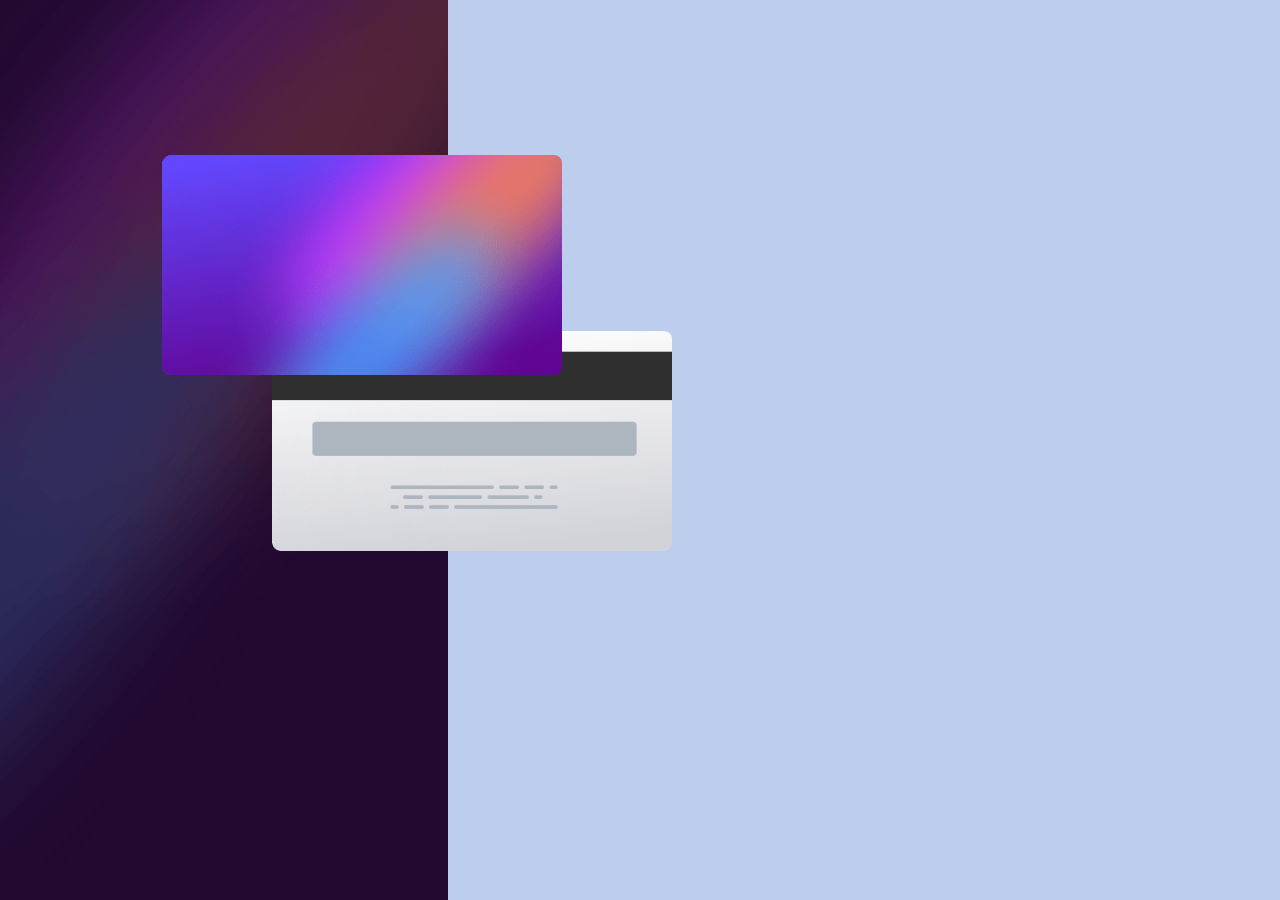
==== JavaScript3/index.html @ 88ac14e2 "new practicing/challenge" ====
<!DOCTYPE html>
<html lang="en">
<head>
    <meta charset="UTF-8">
    <meta http-equiv="X-UA-Compatible" content="IE=edge">
    <meta name="viewport" content="width=device-width, initial-scale=1.0">
    <link rel="stylesheet" href="index.css">
    <script defer src="index.js"></script>
    <title>Document</title>
</head>
<body>
    <main>
        <section class="section-gradient">

        </section>
        <section class="section-form">
            
        </section>

        <div class="card back">
            
        </div>
        <div class="card front">

        </div>

    </main>
</body>
</html>
---- JavaScript3/index.css ----
* {
    width: 100%;
    height: 100%;
    margin: 0px;
    padding: 0px;
}

main {
    width: 100%;
    height: 100%;
    display: flex;
}

.card {
    position: absolute;
    width: 400px;
    height: 220px;
    background: no-repeat;
    background-size: cover;
    border-radius: 8px;
}

.front {
    background-image: url(images/bg-card-front.png);
    top : 9.7rem;
    left : 10.1rem;
}

.back {
    background-image: url(images/bg-card-back.png);
    top : 20.7rem;
    left : 17rem;
}

.section-gradient {
    max-width: 35%;
    height: 100%;
    background: no-repeat;
    background-size: cover;
    background-image: url(images/bg-main-desktop.png);
}

.section-form {
    max-width: 65%;
    height: 100%;
    background-color: #bccdee;
}
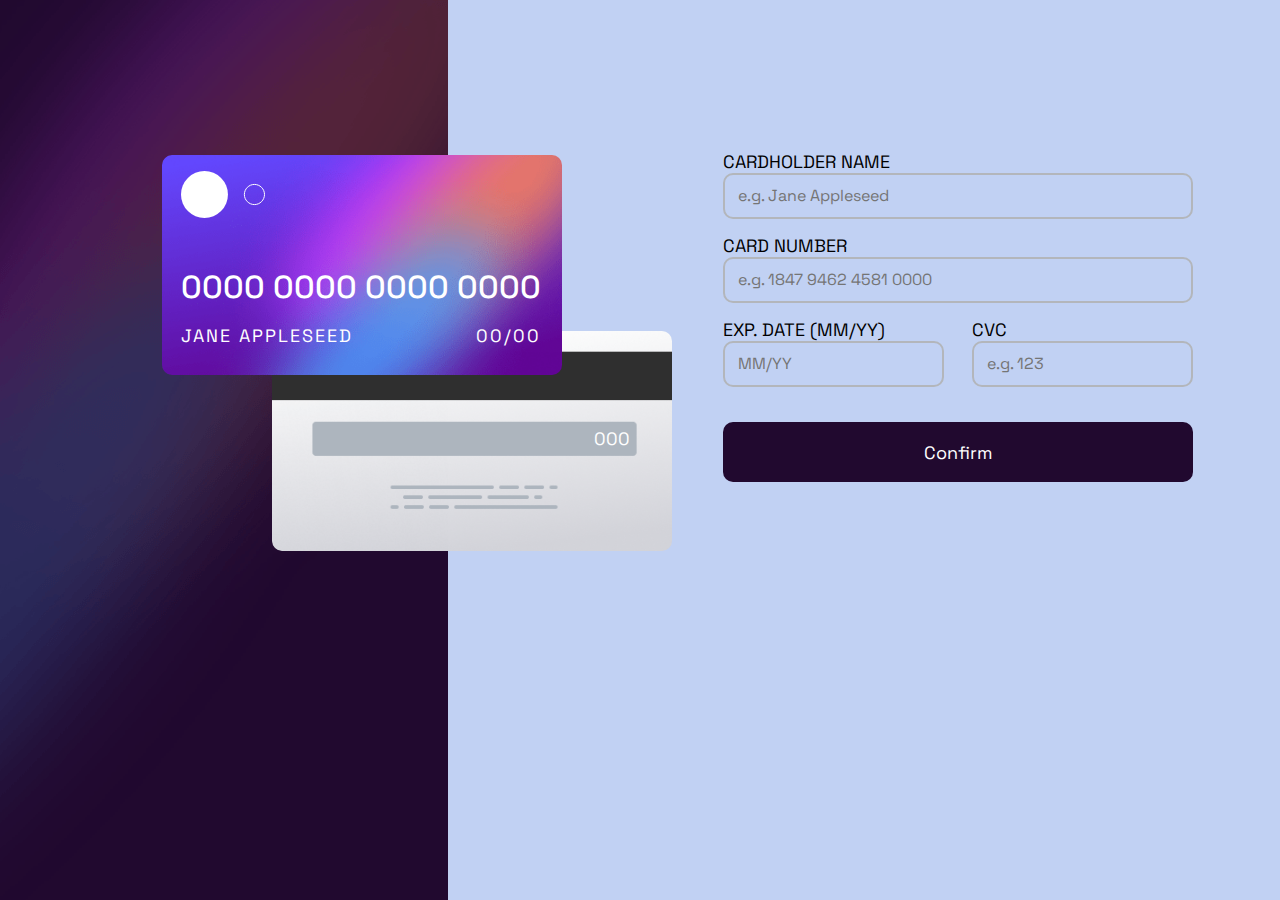
==== commit f6769faa: "updating styles" ====
--- a/JavaScript3/index.html
+++ b/JavaScript3/index.html
@@ -4,26 +4,63 @@
     <meta charset="UTF-8">
     <meta http-equiv="X-UA-Compatible" content="IE=edge">
     <meta name="viewport" content="width=device-width, initial-scale=1.0">
+
+    <!-- CSS -->
     <link rel="stylesheet" href="index.css">
     <script defer src="index.js"></script>
+
+    <!-- Font -->
+    <link href="https://fonts.googleapis.com/css2?family=Space+Grotesk:wght@500&display=swap" rel="stylesheet">
+    
     <title>Document</title>
 </head>
 <body>
     <main>
-        <section class="section-gradient">
-
-        </section>
-        <section class="section-form">
-            
-        </section>
-
+        
         <div class="card back">
-            
+            <div class="card-cvc">000</div>
         </div>
         <div class="card front">
+            <div class="card-logo"></div>
+            <div class="card-number">0000 0000 0000 0000</div>
+            <div class="name-and-date">
+                <div class="card-name">JANE APPLESEED</div>
+                <div class="card-date">00/00</div>
+            </div>
+        </div>
+        
+        <section class="section-gradient"></section>
+    
+        <section class="section-form">
 
-        </div>
+            <div class="div-form">
+                <label>CARDHOLDER NAME</label>
+                <br>
+                    <input tabindex="0" placeholder="e.g. Jane Appleseed">
+                <label>CARD NUMBER</label>
+                <br>
+                    <input tabindex="0" placeholder="e.g. 1847 9462 4581 0000">
 
+                <div class="flex-input">
+                    <div class="input-f">
+                        <label>EXP. DATE (MM/YY)</label>
+                        <br>
+                        <input tabindex="0" placeholder="MM/YY">
+                    </div>
+
+                    <div class="input-f">
+                        <label>CVC</label>
+                        <br>
+                        <input tabindex="0" placeholder="e.g. 123">
+                    </div>
+                </div>
+                
+                <div>
+                    <button>Confirm</button>
+                </div>
+
+            </div>
+        </section>
     </main>
 </body>
 </html>--- a/JavaScript3/index.css
+++ b/JavaScript3/index.css
@@ -1,6 +1,10 @@
+* {
+    box-sizing: border-box;
+    width: 100%;
+    font-family: 'Space Grotesk', sans-serif;
+}
 
-* {
-    width: 100%;
+html, body{
     height: 100%;
     margin: 0px;
     padding: 0px;
@@ -16,9 +20,9 @@
     position: absolute;
     width: 400px;
     height: 220px;
+    border-radius: 10px;
     background: no-repeat;
     background-size: cover;
-    border-radius: 8px;
 }
 
 .front {
@@ -27,15 +31,64 @@
     left : 10.1rem;
 }
 
+.card-logo{
+    background: no-repeat;
+    background-image: url(images/card-logo.svg);
+    margin-top: 16px;
+    margin-left: 19px;
+    min-width: 6rem;
+    max-width: 6rem;
+    min-height: 3rem;
+    max-height: 3rem;
+}
+
+.card-number {
+    margin-top: 3rem;
+    margin-left: 19px;
+    width: 90%;
+    height: 2.5rem;
+    font-size: 32px;
+    font-weight: 500;
+    color: white;
+}
+
+.name-and-date {
+    margin-top: 0.8rem;
+    margin-left: 19px;
+    display: flex;
+    justify-content: space-between;
+    align-items: center;
+    width: 90%;
+    height: 2rem;
+    font-size: 18px;
+    letter-spacing: 2px;
+    color: white;
+}
+
+.card-date {
+    text-align: end;
+}
+
+
 .back {
     background-image: url(images/bg-card-back.png);
     top : 20.7rem;
     left : 17rem;
+} 
+
+.card-cvc {
+    margin-top: 6rem;
+    margin-left: 20rem;
+    width: 10%;
+    height: 1.5rem;
+    text-align: center;
+    font-size: 18px;
+    color: white;
 }
 
 .section-gradient {
     max-width: 35%;
-    height: 100%;
+    min-height: 100vh;
     background: no-repeat;
     background-size: cover;
     background-image: url(images/bg-main-desktop.png);
@@ -43,6 +96,54 @@
 
 .section-form {
     max-width: 65%;
-    height: 100%;
-    background-color: #bccdee;
+    min-height: 100vh;
+    background-color: #c1d1f3;
+}
+
+.div-form {
+    width: 56.5%;
+    min-height: 56%;
+    max-height: 56%;
+    margin-top: 9.4rem;
+    margin-left: 17.2rem;
+    display: inline-block;
+}
+
+label {
+    font-size: 18px;
+}
+
+input {
+    min-height: 46px;
+    max-height: 46px;
+    margin-bottom: 15px;
+    padding-left: 13px;
+    border-radius: 10px;
+    border-style: none;
+    background: none;
+    border: rgb(179, 182, 187) 2px solid;
+}
+
+input::placeholder {
+    font-size: 16px;
+}
+
+.flex-input {
+    display: flex;
+    justify-content: space-between;
+}
+
+.input-f {
+    max-width: 47%;
+}
+
+button {
+    min-height: 60px;
+    max-height: 60px;
+    background-color: rgb(33, 9, 47);
+    color: white;
+    border-radius: 10px;
+    margin-top: 20px;
+    font-size: 18px;
+    border-style: none;
 }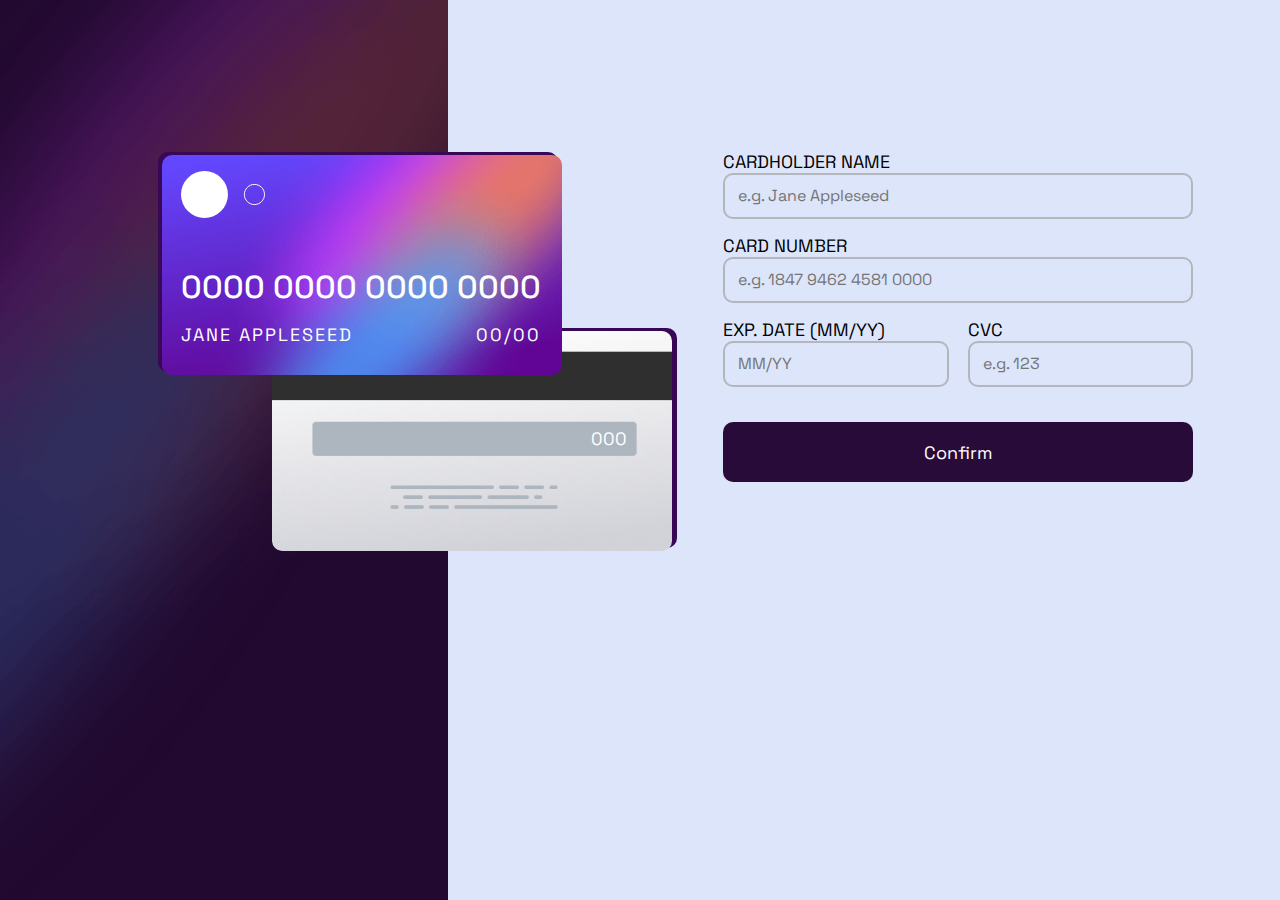
==== commit 4036ff7f: "update" ====
--- a/JavaScript3/index.html
+++ b/JavaScript3/index.html
@@ -17,8 +17,12 @@
 <body>
     <main>
         
+        <div class="card back-side">
+        </div>
         <div class="card back">
             <div class="card-cvc">000</div>
+        </div>
+        <div class="card front-side">
         </div>
         <div class="card front">
             <div class="card-logo"></div>
@@ -36,27 +40,27 @@
             <div class="div-form">
                 <label>CARDHOLDER NAME</label>
                 <br>
-                    <input tabindex="0" placeholder="e.g. Jane Appleseed">
+                    <input class="input-box cardNumber" tabindex="0" placeholder="e.g. Jane Appleseed">
                 <label>CARD NUMBER</label>
                 <br>
-                    <input tabindex="0" placeholder="e.g. 1847 9462 4581 0000">
+                    <input class="input-box cardName" tabindex="0" placeholder="e.g. 1847 9462 4581 0000">
 
                 <div class="flex-input">
                     <div class="input-f">
                         <label>EXP. DATE (MM/YY)</label>
                         <br>
-                        <input tabindex="0" placeholder="MM/YY">
+                        <input class="input-box cardDate" tabindex="0" placeholder="MM/YY">
                     </div>
 
                     <div class="input-f">
                         <label>CVC</label>
                         <br>
-                        <input tabindex="0" placeholder="e.g. 123">
+                        <input class="input-box cardCVC" tabindex="0" placeholder="e.g. 123">
                     </div>
                 </div>
                 
                 <div>
-                    <button>Confirm</button>
+                    <button type="submit">Confirm</button>
                 </div>
 
             </div>
--- a/JavaScript3/index.css
+++ b/JavaScript3/index.css
@@ -30,6 +30,11 @@
     top : 9.7rem;
     left : 10.1rem;
 }
+.front-side {
+    background-color: rgb(56, 7, 85);
+    top : 9.5rem;
+    left : 9.9rem;
+}
 
 .card-logo{
     background: no-repeat;
@@ -53,8 +58,8 @@
 }
 
 .name-and-date {
-    margin-top: 0.8rem;
-    margin-left: 19px;
+    margin-top: 0.7rem;
+    margin-left: 19.2px;
     display: flex;
     justify-content: space-between;
     align-items: center;
@@ -76,9 +81,15 @@
     left : 17rem;
 } 
 
+.back-side {
+    background-color: rgb(56, 7, 85);
+    top : 20.5rem;
+    left : 17.3rem;
+} 
+
 .card-cvc {
     margin-top: 6rem;
-    margin-left: 20rem;
+    margin-left: 19.8rem;
     width: 10%;
     height: 1.5rem;
     text-align: center;
@@ -97,7 +108,7 @@
 .section-form {
     max-width: 65%;
     min-height: 100vh;
-    background-color: #c1d1f3;
+    background-color: #dce5fa;
 }
 
 .div-form {
@@ -134,16 +145,21 @@
 }
 
 .input-f {
-    max-width: 47%;
+    max-width: 48%;
 }
 
 button {
     min-height: 60px;
     max-height: 60px;
-    background-color: rgb(33, 9, 47);
+    background-color: rgb(41, 11, 58);
     color: white;
     border-radius: 10px;
     margin-top: 20px;
     font-size: 18px;
     border-style: none;
+    cursor: pointer;
+}
+
+button:hover {
+    background-color: rgb(57, 12, 83);
 }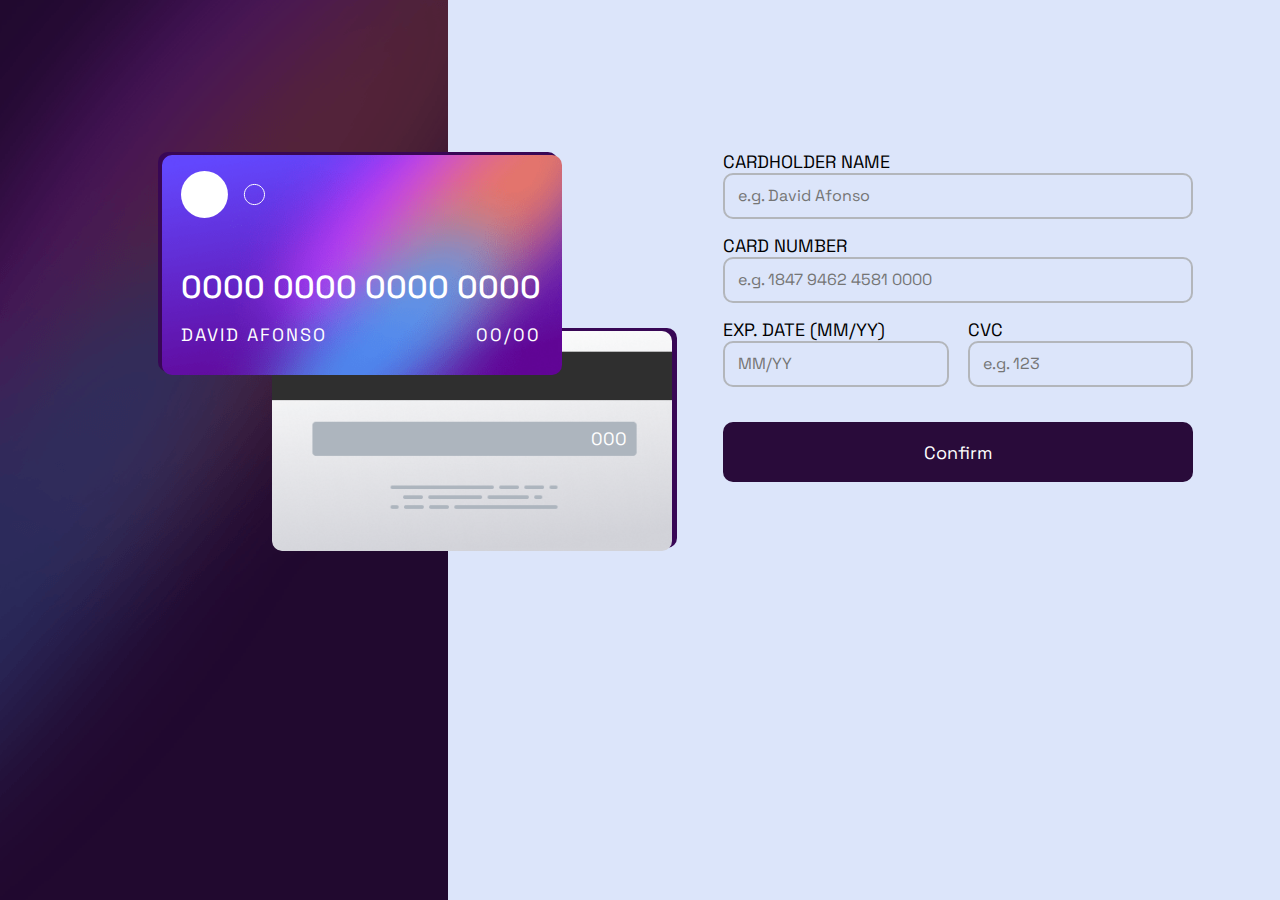
==== commit 930d00ad: "adding some input actions" ====
--- a/JavaScript3/index.html
+++ b/JavaScript3/index.html
@@ -20,16 +20,16 @@
         <div class="card back-side">
         </div>
         <div class="card back">
-            <div class="card-cvc">000</div>
+            <div id="card-cvc">000</div>
         </div>
         <div class="card front-side">
         </div>
         <div class="card front">
-            <div class="card-logo"></div>
-            <div class="card-number">0000 0000 0000 0000</div>
-            <div class="name-and-date">
-                <div class="card-name">JANE APPLESEED</div>
-                <div class="card-date">00/00</div>
+            <div id="card-logo"></div>
+            <div id="card-number">0000 0000 0000 0000</div>
+            <div id="name-and-date">
+                <div id="card-name">DAVID AFONSO</div>
+                <div id="card-date">00/00</div>
             </div>
         </div>
         
@@ -40,22 +40,22 @@
             <div class="div-form">
                 <label>CARDHOLDER NAME</label>
                 <br>
-                    <input class="input-box cardNumber" tabindex="0" placeholder="e.g. Jane Appleseed">
+                    <input class="input-box" id="cardName" tabindex="0" placeholder="e.g. David Afonso">
                 <label>CARD NUMBER</label>
                 <br>
-                    <input class="input-box cardName" tabindex="0" placeholder="e.g. 1847 9462 4581 0000">
+                    <input class="input-box" id="cardNumber" tabindex="0" placeholder="e.g. 1847 9462 4581 0000" maxlength="19">
 
                 <div class="flex-input">
                     <div class="input-f">
                         <label>EXP. DATE (MM/YY)</label>
                         <br>
-                        <input class="input-box cardDate" tabindex="0" placeholder="MM/YY">
+                        <input class="input-box" id="cardDate" tabindex="0" placeholder="MM/YY" maxlength="5">
                     </div>
 
                     <div class="input-f">
                         <label>CVC</label>
                         <br>
-                        <input class="input-box cardCVC" tabindex="0" placeholder="e.g. 123">
+                        <input class="input-box" id="cardCVC" tabindex="0" placeholder="e.g. 123" maxlength="3">
                     </div>
                 </div>
                 
--- a/JavaScript3/index.css
+++ b/JavaScript3/index.css
@@ -36,7 +36,7 @@
     left : 9.9rem;
 }
 
-.card-logo{
+#card-logo{
     background: no-repeat;
     background-image: url(images/card-logo.svg);
     margin-top: 16px;
@@ -47,7 +47,7 @@
     max-height: 3rem;
 }
 
-.card-number {
+#card-number {
     margin-top: 3rem;
     margin-left: 19px;
     width: 90%;
@@ -57,7 +57,7 @@
     color: white;
 }
 
-.name-and-date {
+#name-and-date {
     margin-top: 0.7rem;
     margin-left: 19.2px;
     display: flex;
@@ -70,7 +70,7 @@
     color: white;
 }
 
-.card-date {
+#card-date {
     text-align: end;
 }
 
@@ -87,7 +87,7 @@
     left : 17.3rem;
 } 
 
-.card-cvc {
+#card-cvc {
     margin-top: 6rem;
     margin-left: 19.8rem;
     width: 10%;
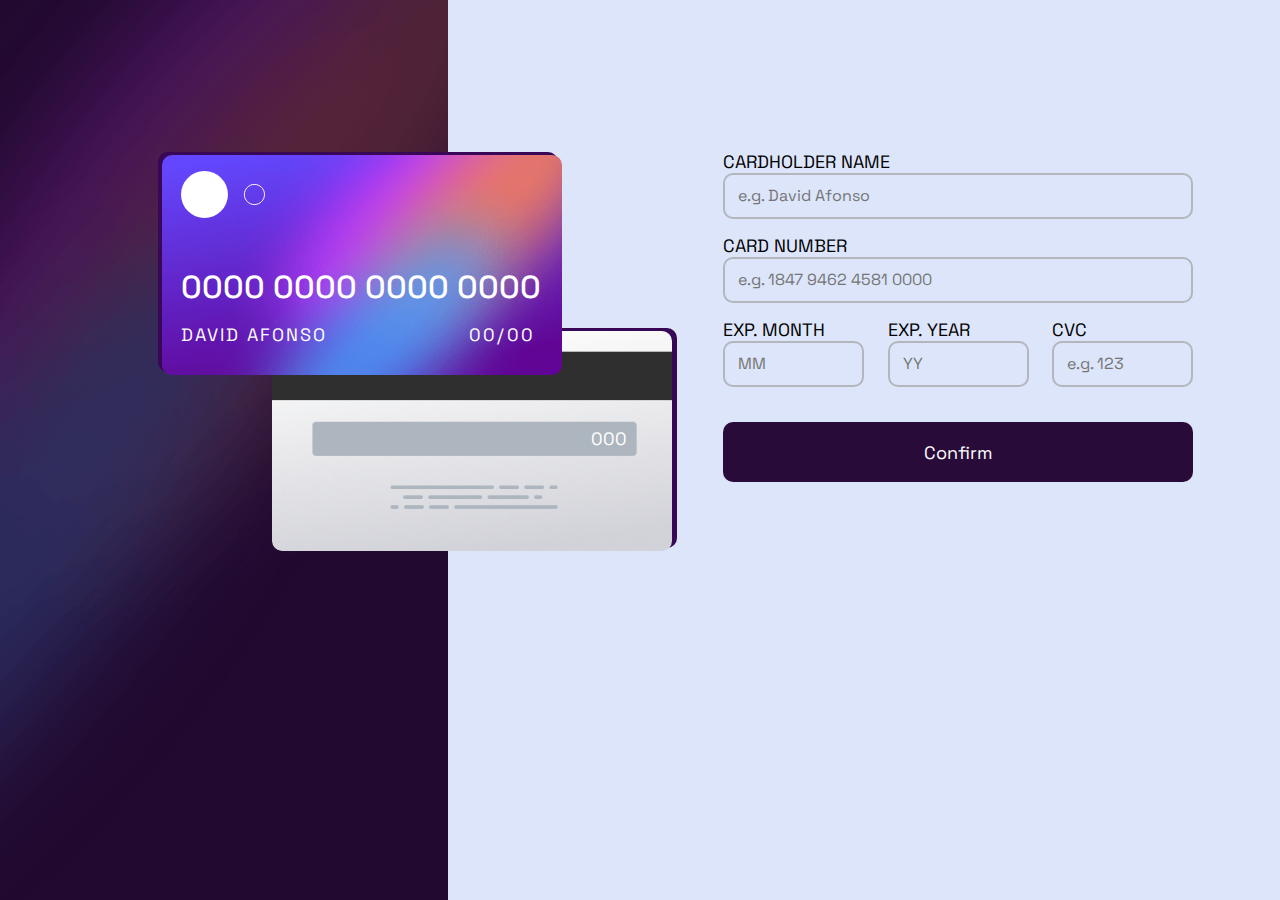
==== commit 7c9c0b15: "updating input actions" ====
--- a/JavaScript3/index.html
+++ b/JavaScript3/index.html
@@ -29,7 +29,11 @@
             <div id="card-number">0000 0000 0000 0000</div>
             <div id="name-and-date">
                 <div id="card-name">DAVID AFONSO</div>
-                <div id="card-date">00/00</div>
+                <div class="date-fields">
+                    <div id="card-date-month">00</div>
+                    <div class="slash">/</div>
+                    <div id="card-date-year">00</div>
+                </div>
             </div>
         </div>
         
@@ -40,16 +44,22 @@
             <div class="div-form">
                 <label>CARDHOLDER NAME</label>
                 <br>
-                    <input class="input-box" id="cardName" tabindex="0" placeholder="e.g. David Afonso">
+                    <input class="input-box" id="cardName" tabindex="0" placeholder="e.g. David Afonso" maxlength="21">
                 <label>CARD NUMBER</label>
                 <br>
                     <input class="input-box" id="cardNumber" tabindex="0" placeholder="e.g. 1847 9462 4581 0000" maxlength="19">
 
                 <div class="flex-input">
                     <div class="input-f">
-                        <label>EXP. DATE (MM/YY)</label>
+                        <label>EXP. MONTH</label> 
                         <br>
-                        <input class="input-box" id="cardDate" tabindex="0" placeholder="MM/YY" maxlength="5">
+                        <input class="input-box" id="cardDateMonth" tabindex="0" placeholder="MM" maxlength="2">
+                    </div>
+
+                    <div class="input-f">
+                        <label>EXP. YEAR</label>
+                        <br>
+                        <input class="input-box" id="cardDateYear" tabindex="0" placeholder="YY" maxlength="2">
                     </div>
 
                     <div class="input-f">
--- a/JavaScript3/index.css
+++ b/JavaScript3/index.css
@@ -70,10 +70,29 @@
     color: white;
 }
 
-#card-date {
-    text-align: end;
+.date-fields {
+    display: flex;
+    width: 20%;
 }
 
+#card-name {
+    max-width: 80%;
+}
+
+#card-date-month {
+    max-width: 28px;
+    /* background-color: yellow; */
+}
+
+#card-date-year {    
+    max-width: 25px;
+    /* background-color: green; */
+}
+
+.slash {
+    max-width: 10px;
+    /* background-color: red; */
+}
 
 .back {
     background-image: url(images/bg-card-back.png);
@@ -145,7 +164,7 @@
 }
 
 .input-f {
-    max-width: 48%;
+    max-width: 30%;
 }
 
 button {
